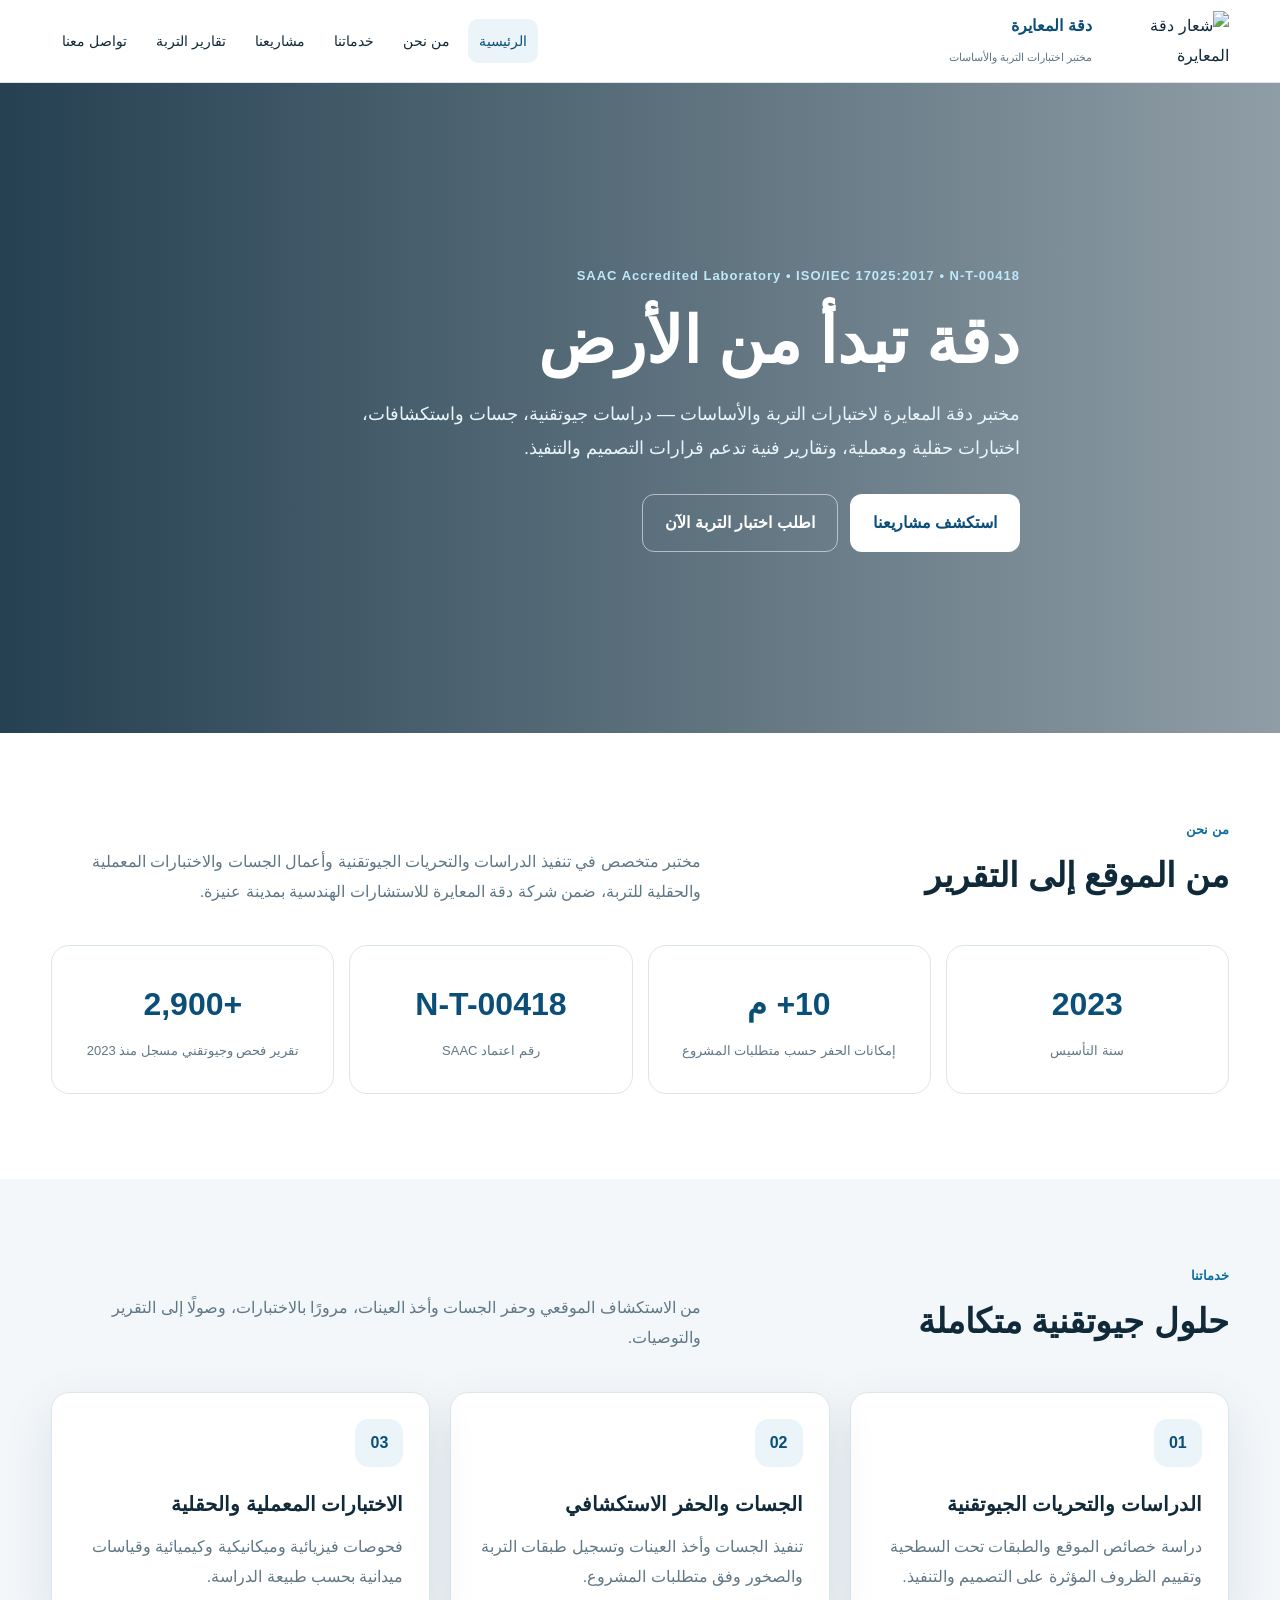
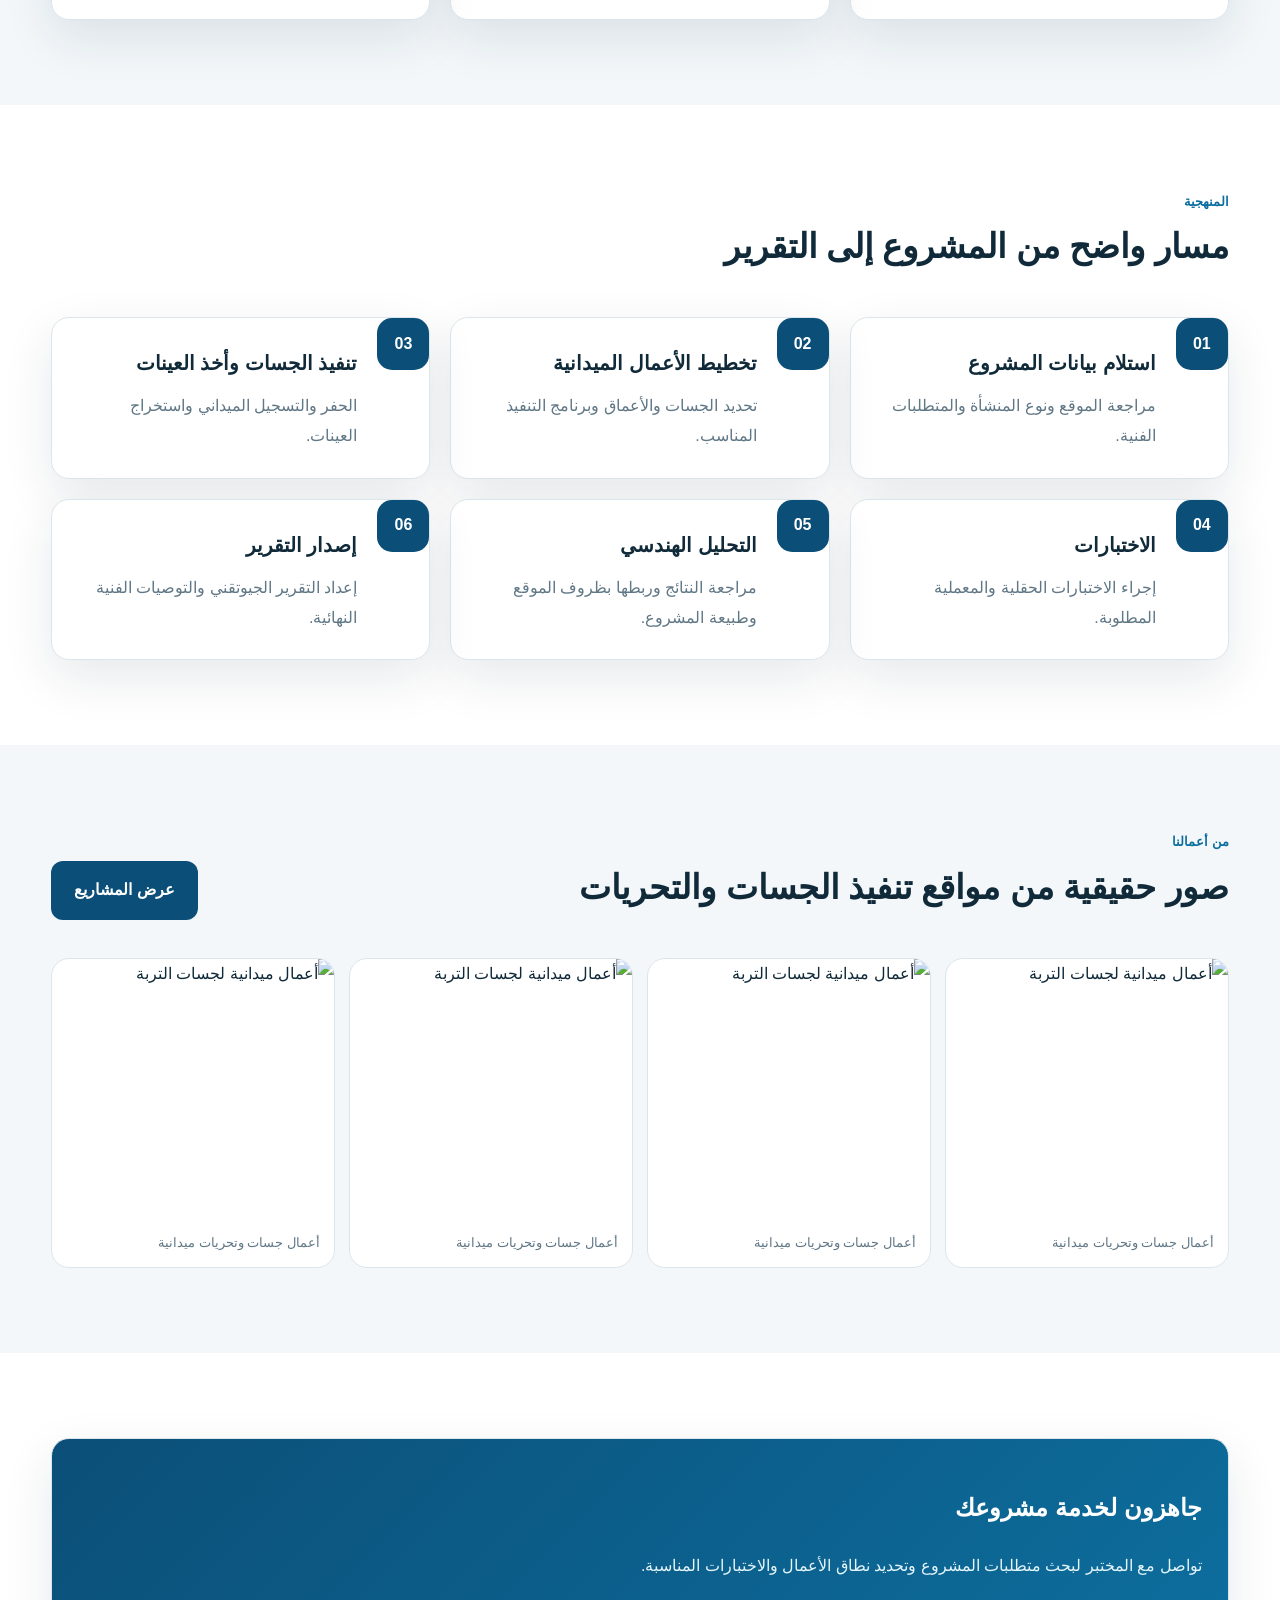
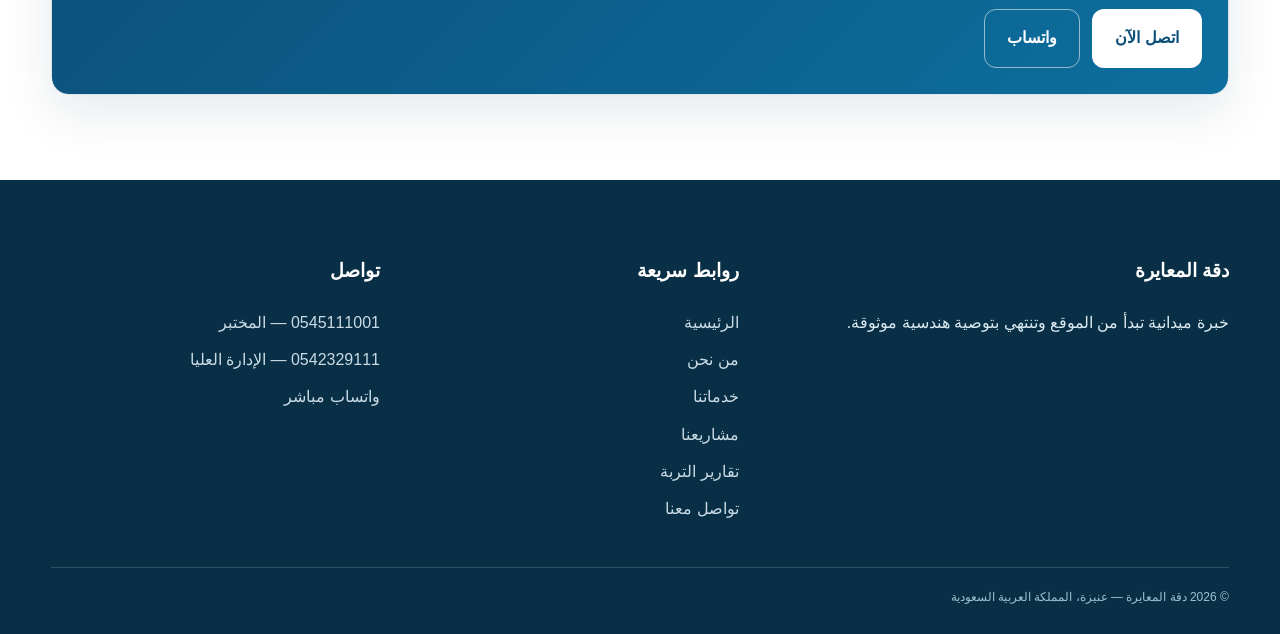
==== index.html @ 159238d2 "Add files via upload" ====
<!doctype html><html lang="ar" dir="rtl"><head><meta charset="utf-8"><meta name="viewport" content="width=device-width,initial-scale=1"><title>الرئيسية | دقة المعايرة</title><meta name="description" content="مختبر دقة المعايرة لاختبارات التربة والأساسات - دراسات جيوتقنية وجسات واختبارات وتقارير فنية في عنيزة."><link rel="stylesheet" href="style.css"></head><body>
<header><div class="container nav"><a class="brand" href="index.html"><img src="images/logo-caes.jpg" alt="شعار دقة المعايرة"><div class="brand-text"><strong>دقة المعايرة</strong><span>مختبر اختبارات التربة والأساسات</span></div></a><button class="menu" aria-label="القائمة">☰</button><nav><a class="active" href="index.html">الرئيسية</a><a class="" href="about.html">من نحن</a><a class="" href="services.html">خدماتنا</a><a class="" href="projects.html">مشاريعنا</a><a class="" href="soil-reports.html">تقارير التربة</a><a class="" href="contact.html">تواصل معنا</a></nav></div></header>

<section class="hero"><div class="container hero-content"><div class="eyebrow">SAAC Accredited Laboratory • ISO/IEC 17025:2017 • N-T-00418</div><h1>دقة تبدأ من الأرض</h1><p>مختبر دقة المعايرة لاختبارات التربة والأساسات — دراسات جيوتقنية، جسات واستكشافات، اختبارات حقلية ومعملية، وتقارير فنية تدعم قرارات التصميم والتنفيذ.</p><div class="btns"><a class="btn primary" href="projects.html">استكشف مشاريعنا</a><a class="btn secondary" href="https://wa.me/966545111001" target="_blank">اطلب اختبار التربة الآن</a></div></div></section>
<section><div class="container"><div class="section-head"><div><div class="kicker">من نحن</div><h2>من الموقع إلى التقرير</h2></div><p>مختبر متخصص في تنفيذ الدراسات والتحريات الجيوتقنية وأعمال الجسات والاختبارات المعملية والحقلية للتربة، ضمن شركة دقة المعايرة للاستشارات الهندسية بمدينة عنيزة.</p></div>
<div class="stats"><div class="stat"><b>2023</b><span>سنة التأسيس</span></div><div class="stat"><b>10+ م</b><span>إمكانات الحفر حسب متطلبات المشروع</span></div><div class="stat"><b>N-T-00418</b><span>رقم اعتماد SAAC</span></div><div class="stat"><b>+2,900</b><span>تقرير فحص وجيوتقني مسجل منذ 2023</span></div></div></div></section>
<section class="band"><div class="container"><div class="section-head"><div><div class="kicker">خدماتنا</div><h2>حلول جيوتقنية متكاملة</h2></div><p>من الاستكشاف الموقعي وحفر الجسات وأخذ العينات، مرورًا بالاختبارات، وصولًا إلى التقرير والتوصيات.</p></div>
<div class="grid"><div class="card"><div class="icon">01</div><h3>الدراسات والتحريات الجيوتقنية</h3><p>دراسة خصائص الموقع والطبقات تحت السطحية وتقييم الظروف المؤثرة على التصميم والتنفيذ.</p></div><div class="card"><div class="icon">02</div><h3>الجسات والحفر الاستكشافي</h3><p>تنفيذ الجسات وأخذ العينات وتسجيل طبقات التربة والصخور وفق متطلبات المشروع.</p></div><div class="card"><div class="icon">03</div><h3>الاختبارات المعملية والحقلية</h3><p>فحوصات فيزيائية وميكانيكية وكيميائية وقياسات ميدانية بحسب طبيعة الدراسة.</p></div></div></div></section>
<section><div class="container"><div class="section-head"><div><div class="kicker">المنهجية</div><h2>مسار واضح من المشروع إلى التقرير</h2></div></div><div class="grid process"><div class="card step"><h3>استلام بيانات المشروع</h3><p>مراجعة الموقع ونوع المنشأة والمتطلبات الفنية.</p></div><div class="card step"><h3>تخطيط الأعمال الميدانية</h3><p>تحديد الجسات والأعماق وبرنامج التنفيذ المناسب.</p></div><div class="card step"><h3>تنفيذ الجسات وأخذ العينات</h3><p>الحفر والتسجيل الميداني واستخراج العينات.</p></div><div class="card step"><h3>الاختبارات</h3><p>إجراء الاختبارات الحقلية والمعملية المطلوبة.</p></div><div class="card step"><h3>التحليل الهندسي</h3><p>مراجعة النتائج وربطها بظروف الموقع وطبيعة المشروع.</p></div><div class="card step"><h3>إصدار التقرير</h3><p>إعداد التقرير الجيوتقني والتوصيات الفنية النهائية.</p></div></div></div></section>
<section class="band"><div class="container"><div class="section-head"><div><div class="kicker">من أعمالنا</div><h2>صور حقيقية من مواقع تنفيذ الجسات والتحريات</h2></div><a class="btn blue" href="projects.html">عرض المشاريع</a></div><div class="gallery"><figure><img src="images/field-1.jpg" alt="أعمال ميدانية لجسات التربة"><figcaption>أعمال جسات وتحريات ميدانية</figcaption></figure><figure><img src="images/field-2.jpg" alt="أعمال ميدانية لجسات التربة"><figcaption>أعمال جسات وتحريات ميدانية</figcaption></figure><figure><img src="images/field-3.jpg" alt="أعمال ميدانية لجسات التربة"><figcaption>أعمال جسات وتحريات ميدانية</figcaption></figure><figure><img src="images/field-4.jpg" alt="أعمال ميدانية لجسات التربة"><figcaption>أعمال جسات وتحريات ميدانية</figcaption></figure></div></div></section>
<section><div class="container"><div class="card" style="background:linear-gradient(135deg,#0b4f78,#0d6f9f);color:white"><h2>جاهزون لخدمة مشروعك</h2><p style="color:#e4f4fb">تواصل مع المختبر لبحث متطلبات المشروع وتحديد نطاق الأعمال والاختبارات المناسبة.</p><div class="btns"><a class="btn primary" href="tel:+966545111001">اتصل الآن</a><a class="btn secondary" href="https://wa.me/966545111001" target="_blank">واتساب</a></div></div></div></section>
<footer><div class="container footer-grid"><div><h3>دقة المعايرة</h3><p>خبرة ميدانية تبدأ من الموقع وتنتهي بتوصية هندسية موثوقة.</p></div><div><h3>روابط سريعة</h3><a href="index.html">الرئيسية</a><a href="about.html">من نحن</a><a href="services.html">خدماتنا</a><a href="projects.html">مشاريعنا</a><a href="soil-reports.html">تقارير التربة</a><a href="contact.html">تواصل معنا</a></div><div><h3>تواصل</h3><a href="tel:+966545111001">0545111001 — المختبر</a><a href="tel:+966542329111">0542329111 — الإدارة العليا</a><a href="https://wa.me/966545111001" target="_blank">واتساب مباشر</a></div></div><div class="container copyright">© 2026 دقة المعايرة — عنيزة، المملكة العربية السعودية</div></footer><script src="script.js"></script></body></html>
---- style.css ----
:root{--blue:#0b4f78;--blue2:#0d6f9f;--ink:#102a3a;--muted:#607786;--light:#f3f7fa;--line:#dbe6ec;--white:#fff;--shadow:0 18px 50px rgba(16,42,58,.10)}
*{box-sizing:border-box}html{scroll-behavior:smooth}body{margin:0;font-family:"Tahoma","Arial",sans-serif;color:var(--ink);background:#fff;line-height:1.9}a{text-decoration:none;color:inherit}.container{width:min(1180px,92%);margin:auto}
header{position:sticky;top:0;z-index:20;background:rgba(255,255,255,.96);backdrop-filter:blur(12px);border-bottom:1px solid var(--line)}
.nav{min-height:82px;display:flex;align-items:center;justify-content:space-between;gap:25px}.brand{display:flex;align-items:center;gap:12px}.brand img{width:125px;height:auto;object-fit:contain}.brand-text strong{display:block;font-size:16px;color:var(--blue)}.brand-text span{font-size:11px;color:var(--muted)}
nav{display:flex;gap:7px;align-items:center;flex-wrap:wrap}nav a{padding:9px 11px;border-radius:10px;font-size:14px}nav a:hover,nav a.active{background:#eaf4f9;color:var(--blue)}
.menu{display:none;border:1px solid var(--line);background:#fff;border-radius:10px;padding:9px 12px;font-size:20px}
.hero{min-height:650px;display:grid;align-items:center;background:linear-gradient(90deg,rgba(7,38,57,.88),rgba(7,38,57,.45)),url('images/field-2.jpg') center/cover}
.hero-content{max-width:760px;color:#fff;padding:80px 0}.eyebrow{letter-spacing:1px;font-size:13px;color:#bfe8fb;font-weight:bold}.hero h1{font-size:clamp(34px,5vw,64px);line-height:1.18;margin:15px 0}.hero p{font-size:18px;color:#e9f5fa;max-width:680px}
.btns{display:flex;gap:12px;flex-wrap:wrap;margin-top:28px}.btn{display:inline-flex;align-items:center;justify-content:center;padding:13px 22px;border-radius:12px;font-weight:bold;border:1px solid transparent}.primary{background:#fff;color:var(--blue)}.secondary{border-color:rgba(255,255,255,.55);color:#fff}.blue{background:var(--blue);color:#fff}.outline{border-color:var(--blue);color:var(--blue)}
section{padding:85px 0}.section-head{display:flex;justify-content:space-between;gap:30px;align-items:end;margin-bottom:38px}.section-head h2{font-size:34px;margin:0}.section-head p{max-width:650px;color:var(--muted);margin:0}.kicker{color:var(--blue2);font-weight:bold;font-size:13px}
.grid{display:grid;grid-template-columns:repeat(3,1fr);gap:20px}.grid4{display:grid;grid-template-columns:repeat(4,1fr);gap:18px}.card{background:#fff;border:1px solid var(--line);border-radius:18px;padding:26px;box-shadow:var(--shadow)}.card h3{margin:0 0 9px;font-size:20px}.card p{color:var(--muted);margin:0}.icon{width:48px;height:48px;border-radius:14px;background:#eaf4f9;color:var(--blue);display:grid;place-items:center;font-weight:800;margin-bottom:18px}
.band{background:var(--light)}.stats{display:grid;grid-template-columns:repeat(4,1fr);gap:15px}.stat{padding:28px;border-radius:18px;background:#fff;border:1px solid var(--line);text-align:center}.stat b{display:block;font-size:32px;color:var(--blue)}.stat span{color:var(--muted);font-size:13px}
.process{counter-reset:step}.step{position:relative;padding-right:72px}.step:before{counter-increment:step;content:"0" counter(step);position:absolute;right:0;top:0;width:52px;height:52px;border-radius:15px;background:var(--blue);color:#fff;display:grid;place-items:center;font-weight:bold}
.gallery{display:grid;grid-template-columns:repeat(4,1fr);gap:14px}.gallery figure{margin:0;border-radius:18px;overflow:hidden;background:#fff;border:1px solid var(--line)}.gallery img{width:100%;height:260px;object-fit:cover;display:block}.gallery figcaption{padding:12px 14px;color:var(--muted);font-size:13px}
.page-hero{padding:70px 0;background:linear-gradient(135deg,#eaf4f9,#fff)}.page-hero h1{font-size:46px;margin:0 0 8px}.page-hero p{color:var(--muted);max-width:760px}
.list{display:grid;gap:12px}.list div{padding:18px 20px;border:1px solid var(--line);border-radius:14px;background:#fff}.contact{display:grid;grid-template-columns:1.1fr .9fr;gap:25px}.contact-card{padding:30px;border-radius:20px;background:var(--light);border:1px solid var(--line)}.contact-row{padding:15px 0;border-bottom:1px solid var(--line)}.contact-row:last-child{border:0}.contact-row small{display:block;color:var(--muted)}.contact-row a{font-size:20px;color:var(--blue);font-weight:bold}
footer{background:#092f46;color:#dbeaf1;padding:55px 0 25px}.footer-grid{display:grid;grid-template-columns:1.4fr 1fr 1fr;gap:30px}.footer-grid h3{color:#fff}.footer-grid a{display:block;margin:7px 0;color:#c9dbe4}.copyright{border-top:1px solid rgba(255,255,255,.15);margin-top:35px;padding-top:18px;font-size:12px;color:#9fc0cf}
@media(max-width:850px){nav{display:none;position:absolute;top:82px;right:4%;left:4%;background:#fff;border:1px solid var(--line);border-radius:15px;padding:10px;box-shadow:var(--shadow);flex-direction:column;align-items:stretch}nav.open{display:flex}.menu{display:block}.grid,.grid4,.stats,.contact,.footer-grid{grid-template-columns:1fr 1fr}.gallery{grid-template-columns:1fr 1fr}.hero{min-height:590px}.section-head{display:block}.section-head p{margin-top:10px}}
@media(max-width:560px){.grid,.grid4,.stats,.contact,.footer-grid,.gallery{grid-template-columns:1fr}.nav{min-height:74px}.brand img{width:100px}.hero-content{padding:55px 0}.hero h1{font-size:37px}.page-hero h1{font-size:34px}section{padding:60px 0}.gallery img{height:230px}}
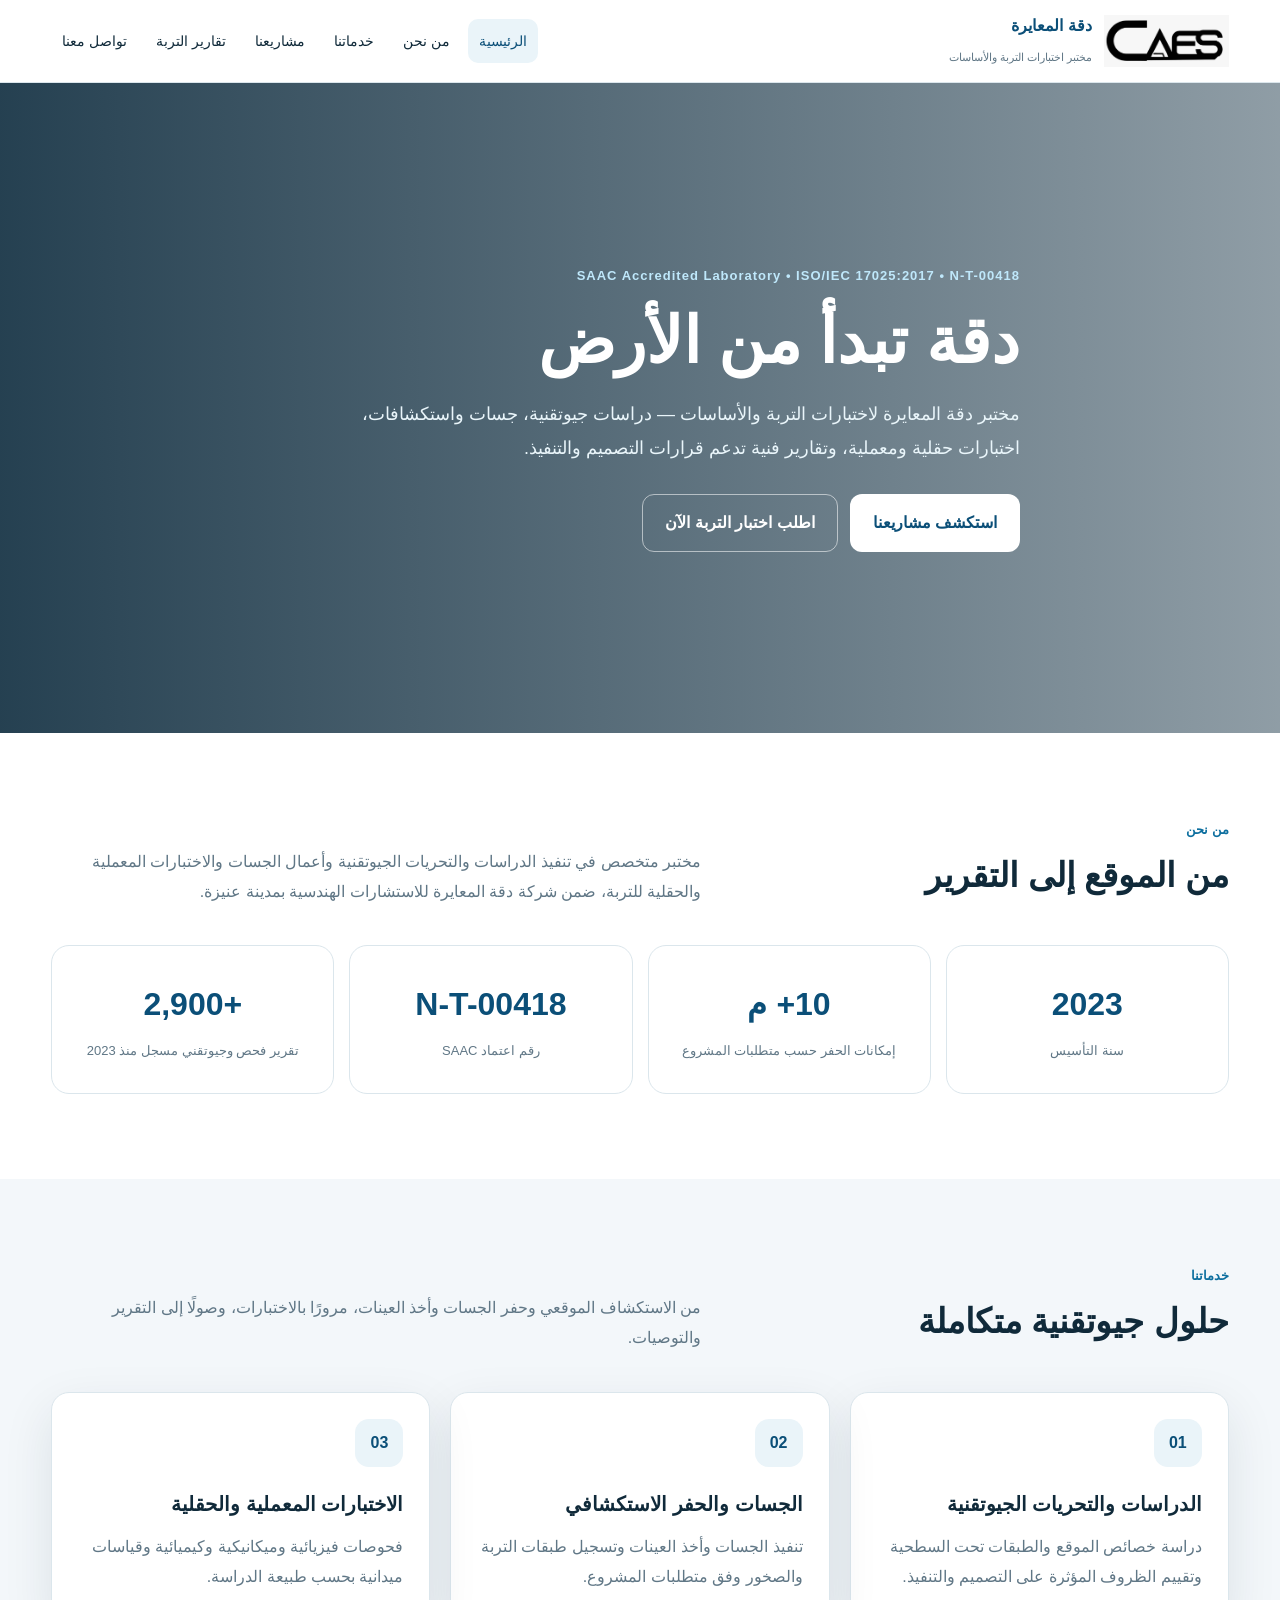
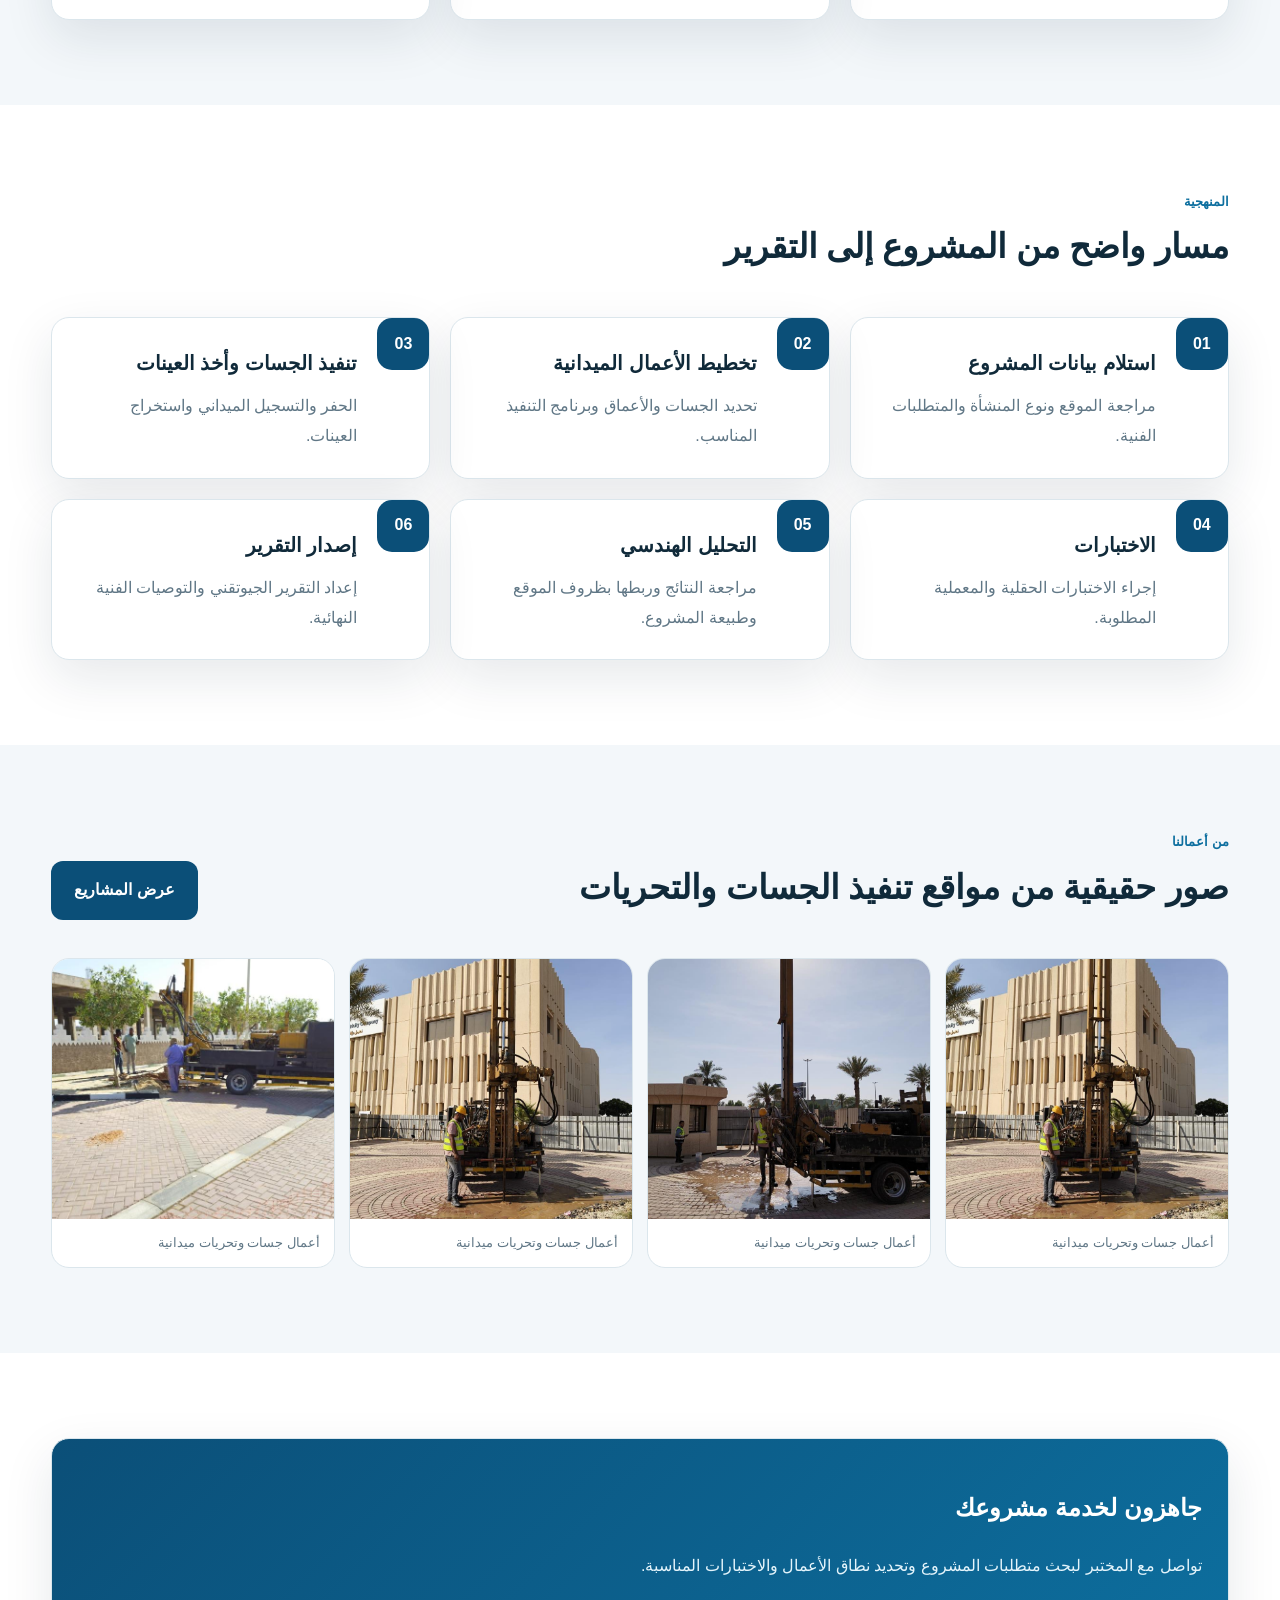
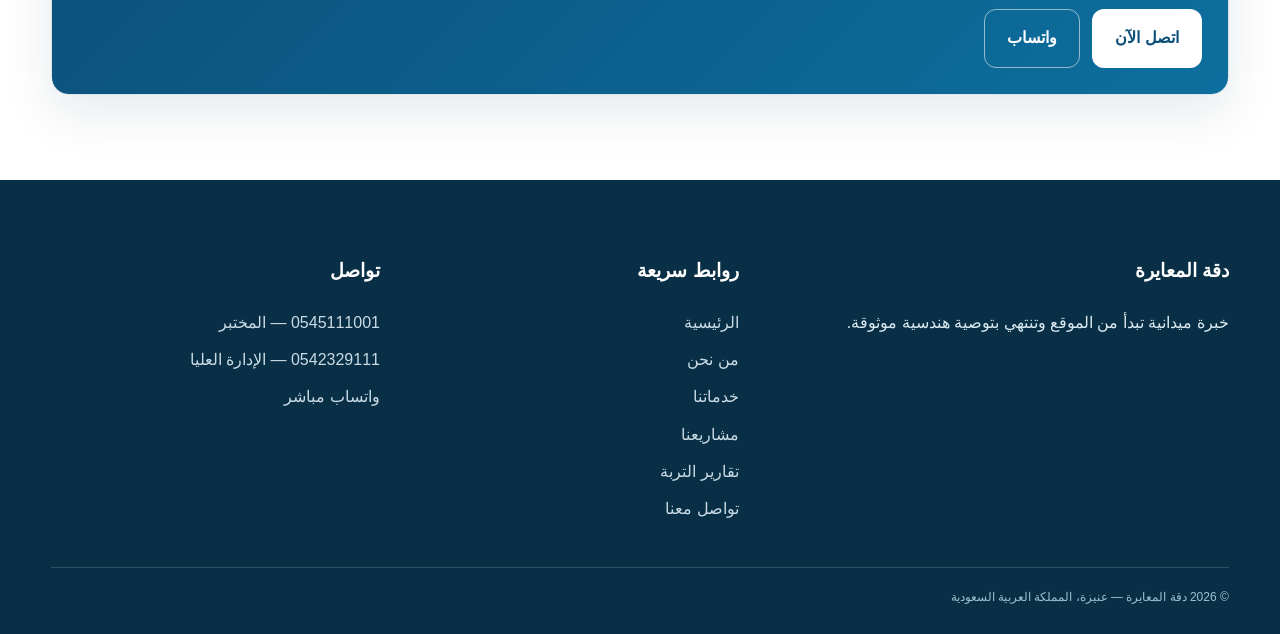
==== commit 51474ad3: "Add files via upload" ====
--- a/index.html
+++ b/index.html
@@ -1,5 +1,5 @@
 <!doctype html><html lang="ar" dir="rtl"><head><meta charset="utf-8"><meta name="viewport" content="width=device-width,initial-scale=1"><title>الرئيسية | دقة المعايرة</title><meta name="description" content="مختبر دقة المعايرة لاختبارات التربة والأساسات - دراسات جيوتقنية وجسات واختبارات وتقارير فنية في عنيزة."><link rel="stylesheet" href="style.css"></head><body>
-<header><div class="container nav"><a class="brand" href="index.html"><img src="images/logo-caes.jpg" alt="شعار دقة المعايرة"><div class="brand-text"><strong>دقة المعايرة</strong><span>مختبر اختبارات التربة والأساسات</span></div></a><button class="menu" aria-label="القائمة">☰</button><nav><a class="active" href="index.html">الرئيسية</a><a class="" href="about.html">من نحن</a><a class="" href="services.html">خدماتنا</a><a class="" href="projects.html">مشاريعنا</a><a class="" href="soil-reports.html">تقارير التربة</a><a class="" href="contact.html">تواصل معنا</a></nav></div></header>
+<header><div class="container nav"><a class="brand" href="index.html"><img src="logo-caes.jpg" alt="شعار دقة المعايرة"><div class="brand-text"><strong>دقة المعايرة</strong><span>مختبر اختبارات التربة والأساسات</span></div></a><button class="menu" aria-label="القائمة">☰</button><nav><a class="active" href="index.html">الرئيسية</a><a class="" href="about.html">من نحن</a><a class="" href="services.html">خدماتنا</a><a class="" href="projects.html">مشاريعنا</a><a class="" href="soil-reports.html">تقارير التربة</a><a class="" href="contact.html">تواصل معنا</a></nav></div></header>
 
 <section class="hero"><div class="container hero-content"><div class="eyebrow">SAAC Accredited Laboratory • ISO/IEC 17025:2017 • N-T-00418</div><h1>دقة تبدأ من الأرض</h1><p>مختبر دقة المعايرة لاختبارات التربة والأساسات — دراسات جيوتقنية، جسات واستكشافات، اختبارات حقلية ومعملية، وتقارير فنية تدعم قرارات التصميم والتنفيذ.</p><div class="btns"><a class="btn primary" href="projects.html">استكشف مشاريعنا</a><a class="btn secondary" href="https://wa.me/966545111001" target="_blank">اطلب اختبار التربة الآن</a></div></div></section>
 <section><div class="container"><div class="section-head"><div><div class="kicker">من نحن</div><h2>من الموقع إلى التقرير</h2></div><p>مختبر متخصص في تنفيذ الدراسات والتحريات الجيوتقنية وأعمال الجسات والاختبارات المعملية والحقلية للتربة، ضمن شركة دقة المعايرة للاستشارات الهندسية بمدينة عنيزة.</p></div>
@@ -7,6 +7,6 @@
 <section class="band"><div class="container"><div class="section-head"><div><div class="kicker">خدماتنا</div><h2>حلول جيوتقنية متكاملة</h2></div><p>من الاستكشاف الموقعي وحفر الجسات وأخذ العينات، مرورًا بالاختبارات، وصولًا إلى التقرير والتوصيات.</p></div>
 <div class="grid"><div class="card"><div class="icon">01</div><h3>الدراسات والتحريات الجيوتقنية</h3><p>دراسة خصائص الموقع والطبقات تحت السطحية وتقييم الظروف المؤثرة على التصميم والتنفيذ.</p></div><div class="card"><div class="icon">02</div><h3>الجسات والحفر الاستكشافي</h3><p>تنفيذ الجسات وأخذ العينات وتسجيل طبقات التربة والصخور وفق متطلبات المشروع.</p></div><div class="card"><div class="icon">03</div><h3>الاختبارات المعملية والحقلية</h3><p>فحوصات فيزيائية وميكانيكية وكيميائية وقياسات ميدانية بحسب طبيعة الدراسة.</p></div></div></div></section>
 <section><div class="container"><div class="section-head"><div><div class="kicker">المنهجية</div><h2>مسار واضح من المشروع إلى التقرير</h2></div></div><div class="grid process"><div class="card step"><h3>استلام بيانات المشروع</h3><p>مراجعة الموقع ونوع المنشأة والمتطلبات الفنية.</p></div><div class="card step"><h3>تخطيط الأعمال الميدانية</h3><p>تحديد الجسات والأعماق وبرنامج التنفيذ المناسب.</p></div><div class="card step"><h3>تنفيذ الجسات وأخذ العينات</h3><p>الحفر والتسجيل الميداني واستخراج العينات.</p></div><div class="card step"><h3>الاختبارات</h3><p>إجراء الاختبارات الحقلية والمعملية المطلوبة.</p></div><div class="card step"><h3>التحليل الهندسي</h3><p>مراجعة النتائج وربطها بظروف الموقع وطبيعة المشروع.</p></div><div class="card step"><h3>إصدار التقرير</h3><p>إعداد التقرير الجيوتقني والتوصيات الفنية النهائية.</p></div></div></div></section>
-<section class="band"><div class="container"><div class="section-head"><div><div class="kicker">من أعمالنا</div><h2>صور حقيقية من مواقع تنفيذ الجسات والتحريات</h2></div><a class="btn blue" href="projects.html">عرض المشاريع</a></div><div class="gallery"><figure><img src="images/field-1.jpg" alt="أعمال ميدانية لجسات التربة"><figcaption>أعمال جسات وتحريات ميدانية</figcaption></figure><figure><img src="images/field-2.jpg" alt="أعمال ميدانية لجسات التربة"><figcaption>أعمال جسات وتحريات ميدانية</figcaption></figure><figure><img src="images/field-3.jpg" alt="أعمال ميدانية لجسات التربة"><figcaption>أعمال جسات وتحريات ميدانية</figcaption></figure><figure><img src="images/field-4.jpg" alt="أعمال ميدانية لجسات التربة"><figcaption>أعمال جسات وتحريات ميدانية</figcaption></figure></div></div></section>
+<section class="band"><div class="container"><div class="section-head"><div><div class="kicker">من أعمالنا</div><h2>صور حقيقية من مواقع تنفيذ الجسات والتحريات</h2></div><a class="btn blue" href="projects.html">عرض المشاريع</a></div><div class="gallery"><figure><img src="field-1.jpg" alt="أعمال ميدانية لجسات التربة"><figcaption>أعمال جسات وتحريات ميدانية</figcaption></figure><figure><img src="field-2.jpg" alt="أعمال ميدانية لجسات التربة"><figcaption>أعمال جسات وتحريات ميدانية</figcaption></figure><figure><img src="field-3.jpg" alt="أعمال ميدانية لجسات التربة"><figcaption>أعمال جسات وتحريات ميدانية</figcaption></figure><figure><img src="field-4.jpg" alt="أعمال ميدانية لجسات التربة"><figcaption>أعمال جسات وتحريات ميدانية</figcaption></figure></div></div></section>
 <section><div class="container"><div class="card" style="background:linear-gradient(135deg,#0b4f78,#0d6f9f);color:white"><h2>جاهزون لخدمة مشروعك</h2><p style="color:#e4f4fb">تواصل مع المختبر لبحث متطلبات المشروع وتحديد نطاق الأعمال والاختبارات المناسبة.</p><div class="btns"><a class="btn primary" href="tel:+966545111001">اتصل الآن</a><a class="btn secondary" href="https://wa.me/966545111001" target="_blank">واتساب</a></div></div></div></section>
 <footer><div class="container footer-grid"><div><h3>دقة المعايرة</h3><p>خبرة ميدانية تبدأ من الموقع وتنتهي بتوصية هندسية موثوقة.</p></div><div><h3>روابط سريعة</h3><a href="index.html">الرئيسية</a><a href="about.html">من نحن</a><a href="services.html">خدماتنا</a><a href="projects.html">مشاريعنا</a><a href="soil-reports.html">تقارير التربة</a><a href="contact.html">تواصل معنا</a></div><div><h3>تواصل</h3><a href="tel:+966545111001">0545111001 — المختبر</a><a href="tel:+966542329111">0542329111 — الإدارة العليا</a><a href="https://wa.me/966545111001" target="_blank">واتساب مباشر</a></div></div><div class="container copyright">© 2026 دقة المعايرة — عنيزة، المملكة العربية السعودية</div></footer><script src="script.js"></script></body></html>
